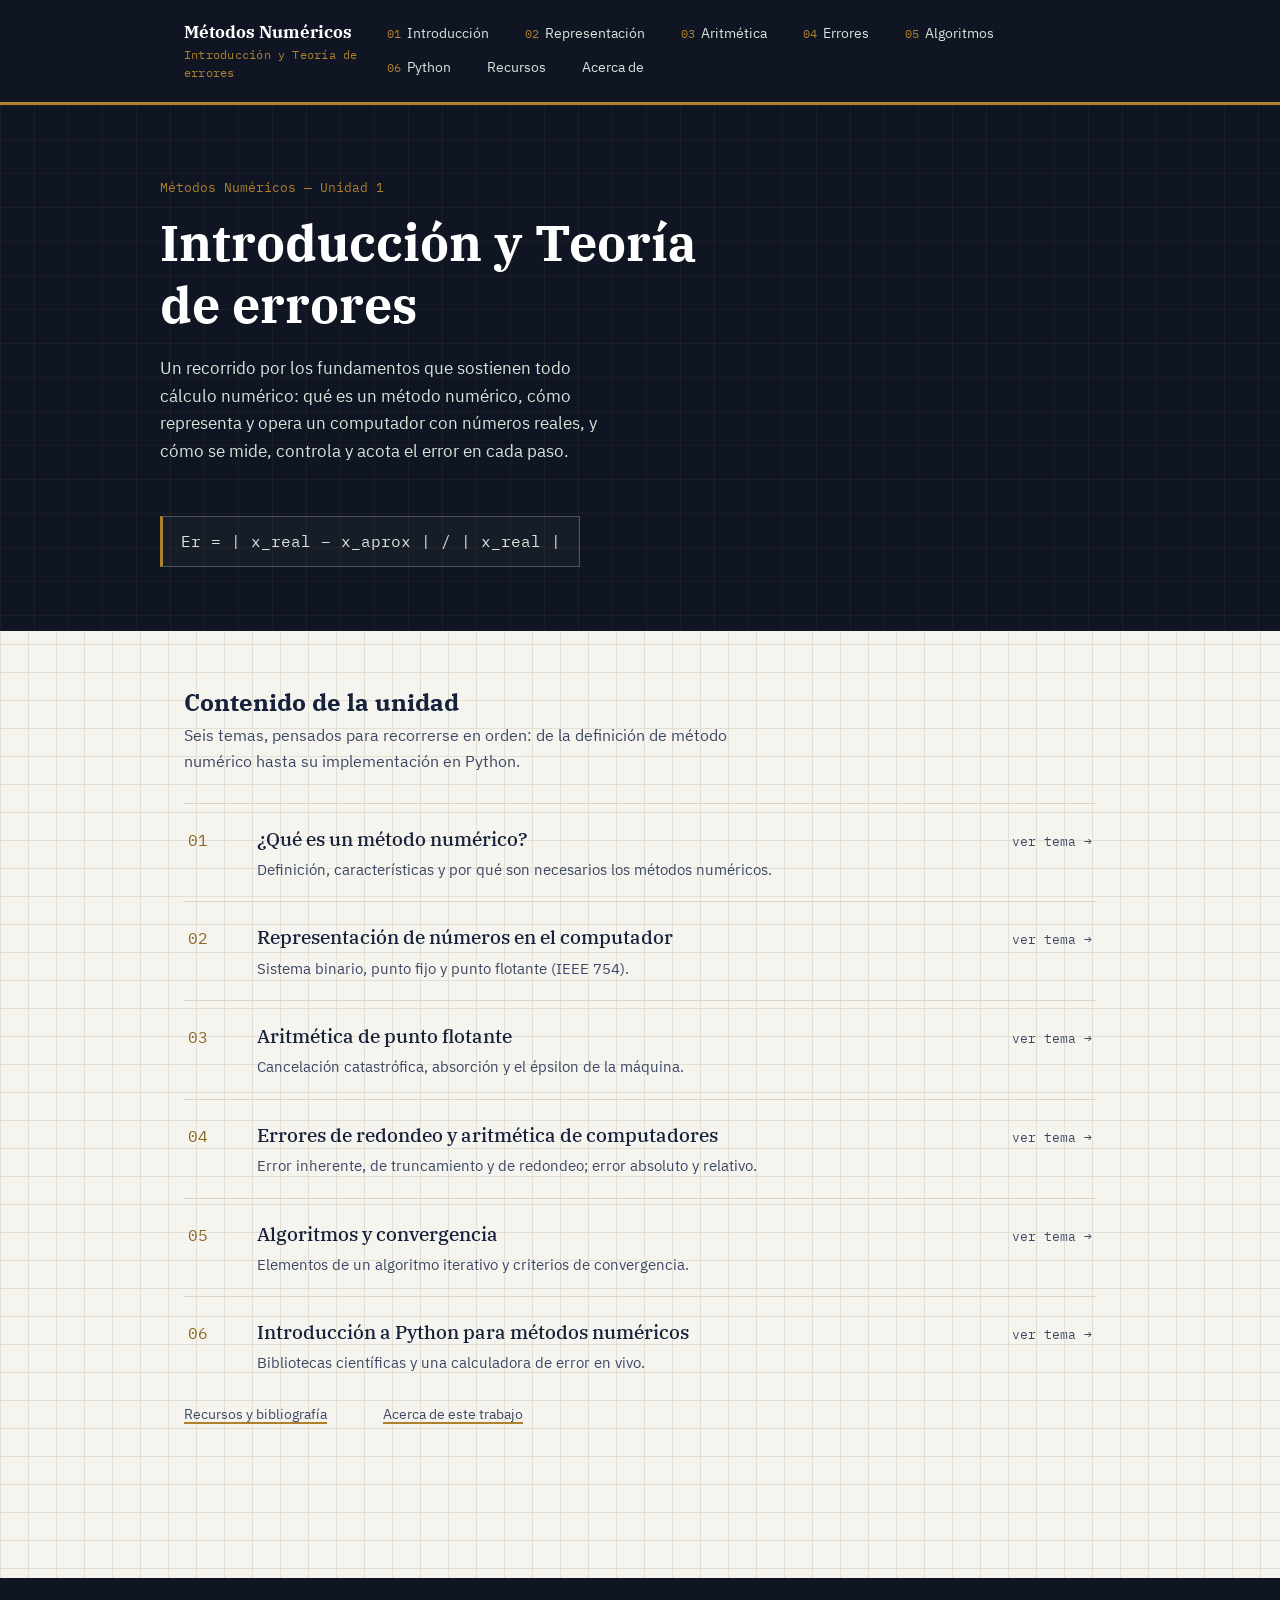
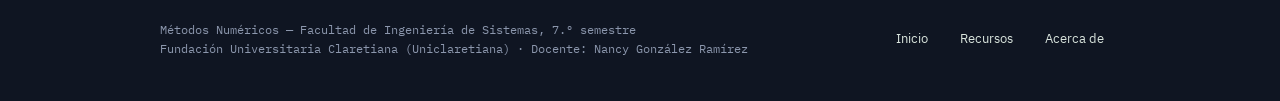
==== index.html @ f36b6376 "Parte_#1" ====
<!DOCTYPE html>
<html lang="es">
<head>
<meta charset="UTF-8">
<meta name="viewport" content="width=device-width, initial-scale=1.0">
<title>Inicio · Métodos Numéricos</title>
<meta name="description" content="Sitio de la unidad Introducción y Teoría de errores, asignatura Métodos Numéricos.">

<link rel="stylesheet" href="assets/css/styles.css">
</head>
<body>
<header class="site-header">
  <div class="header-inner">
    <a class="brand" href="index.html">
      <strong>Métodos Numéricos</strong>
      <span>Introducción y Teoría de errores</span>
    </a>
    <button class="nav-toggle" aria-expanded="false" aria-label="Abrir menú">Menú ≡</button>
    <nav class="main-nav">
      <a href="introduccion/index.html" class=""><span class="num">01</span>Introducción</a>
      <a href="representacion-numeros/index.html" class=""><span class="num">02</span>Representación</a>
      <a href="aritmetica-punto-flotante/index.html" class=""><span class="num">03</span>Aritmética</a>
      <a href="errores-redondeo/index.html" class=""><span class="num">04</span>Errores</a>
      <a href="algoritmos-convergencia/index.html" class=""><span class="num">05</span>Algoritmos</a>
      <a href="python-metodos-numericos/index.html" class=""><span class="num">06</span>Python</a>
      <a href="recursos/index.html" class="">Recursos</a>
      <a href="acerca-de/index.html" class="">Acerca de</a>
    </nav>
  </div>
</header>

<section class="hero">
  <div class="hero-inner">
    <p class="eyebrow">Métodos Numéricos — Unidad 1</p>
    <h1>Introducción y Teoría de errores</h1>
    <p class="lead">Un recorrido por los fundamentos que sostienen todo cálculo numérico: qué es un método numérico, cómo representa y opera un computador con números reales, y cómo se mide, controla y acota el error en cada paso.</p>
    <div class="formula">Er = | x_real − x_aprox | / | x_real |</div>
  </div>
</section>

<section class="topic-index">
  <h2>Contenido de la unidad</h2>
  <p class="section-note">Seis temas, pensados para recorrerse en orden: de la definición de método numérico hasta su implementación en Python.</p>
  <a class="topic-row" href="introduccion/index.html">
      <span class="idx">01</span>
      <span>
        <span class="t-title">¿Qué es un método numérico?</span>
        <span class="t-desc">Definición, características y por qué son necesarios los métodos numéricos.</span>
      </span>
      <span class="go">ver tema →</span>
    </a>
    <a class="topic-row" href="representacion-numeros/index.html">
      <span class="idx">02</span>
      <span>
        <span class="t-title">Representación de números en el computador</span>
        <span class="t-desc">Sistema binario, punto fijo y punto flotante (IEEE 754).</span>
      </span>
      <span class="go">ver tema →</span>
    </a>
    <a class="topic-row" href="aritmetica-punto-flotante/index.html">
      <span class="idx">03</span>
      <span>
        <span class="t-title">Aritmética de punto flotante</span>
        <span class="t-desc">Cancelación catastrófica, absorción y el épsilon de la máquina.</span>
      </span>
      <span class="go">ver tema →</span>
    </a>
    <a class="topic-row" href="errores-redondeo/index.html">
      <span class="idx">04</span>
      <span>
        <span class="t-title">Errores de redondeo y aritmética de computadores</span>
        <span class="t-desc">Error inherente, de truncamiento y de redondeo; error absoluto y relativo.</span>
      </span>
      <span class="go">ver tema →</span>
    </a>
    <a class="topic-row" href="algoritmos-convergencia/index.html">
      <span class="idx">05</span>
      <span>
        <span class="t-title">Algoritmos y convergencia</span>
        <span class="t-desc">Elementos de un algoritmo iterativo y criterios de convergencia.</span>
      </span>
      <span class="go">ver tema →</span>
    </a>
    <a class="topic-row" href="python-metodos-numericos/index.html">
      <span class="idx">06</span>
      <span>
        <span class="t-title">Introducción a Python para métodos numéricos</span>
        <span class="t-desc">Bibliotecas científicas y una calculadora de error en vivo.</span>
      </span>
      <span class="go">ver tema →</span>
    </a>
  <p class="mini-links">
    <a href="recursos/index.html">Recursos y bibliografía</a>
    <a href="acerca-de/index.html">Acerca de este trabajo</a>
  </p>
</section>

<footer class="site-footer">
  <div class="footer-inner">
    <p class="fmeta">Métodos Numéricos — Facultad de Ingeniería de Sistemas, 7.º semestre<br>Fundación Universitaria Claretiana (Uniclaretiana) · Docente: Nancy González Ramírez</p>
    <nav>
      <a href="index.html">Inicio</a>
      <a href="recursos/index.html">Recursos</a>
      <a href="acerca-de/index.html">Acerca de</a>
    </nav>
  </div>
</footer>
<script src="assets/js/main.js"></script>
</body>
</html>
---- assets/css/styles.css ----
/* =========================================================
   Métodos Numéricos — Introducción y Teoría de errores
   Identidad: cuaderno de cálculo científico.
   Serif técnica para titulares, sans para cuerpo, mono para
   código y datos — la trilogía IBM Plex, afín a un producto
   de cómputo científico. Fondo de "papel cuadriculado" sutil,
   acentos de latón (precisión de instrumento) y carmín
   (marca de corrección, ligado a "teoría de errores").
   ========================================================= */

@font-face {
  font-family: "IBM Plex Sans";
  src: url("../fonts/IBMPlexSans-Regular.woff2") format("woff2");
  font-weight: 400; font-style: normal; font-display: swap;
}
@font-face {
  font-family: "IBM Plex Sans";
  src: url("../fonts/IBMPlexSans-Medium.woff2") format("woff2");
  font-weight: 500; font-style: normal; font-display: swap;
}
@font-face {
  font-family: "IBM Plex Sans";
  src: url("../fonts/IBMPlexSans-SemiBold.woff2") format("woff2");
  font-weight: 600; font-style: normal; font-display: swap;
}
@font-face {
  font-family: "IBM Plex Serif";
  src: url("../fonts/IBMPlexSerif-Medium.woff2") format("woff2");
  font-weight: 500; font-style: normal; font-display: swap;
}
@font-face {
  font-family: "IBM Plex Serif";
  src: url("../fonts/IBMPlexSerif-SemiBold.woff2") format("woff2");
  font-weight: 600; font-style: normal; font-display: swap;
}
@font-face {
  font-family: "IBM Plex Serif";
  src: url("../fonts/IBMPlexSerif-Bold.woff2") format("woff2");
  font-weight: 700; font-style: normal; font-display: swap;
}
@font-face {
  font-family: "IBM Plex Mono";
  src: url("../fonts/IBMPlexMono-Regular.woff2") format("woff2");
  font-weight: 400; font-style: normal; font-display: swap;
}
@font-face {
  font-family: "IBM Plex Mono";
  src: url("../fonts/IBMPlexMono-Medium.woff2") format("woff2");
  font-weight: 500; font-style: normal; font-display: swap;
}

:root {
  --ink: #16213B;          /* azul tinta, casi negro pero claramente azul */
  --ink-soft: #3B4763;
  --paper: #F5F4EF;        /* papel claro, neutro-cálido */
  --paper-line: #E2E0D4;   /* líneas de la cuadrícula */
  --panel: #0F1522;        /* panel oscuro para código / hero */
  --panel-text: #D9E4DD;
  --brass: #B0812C;        /* acento de precisión / instrumento */
  --brass-deep: #8C6520;
  --crimson: #A83B32;      /* marca de corrección — teoría de errores */
  --line: #D8D5C6;
  --max: 42rem;
  --wide: 60rem;
}

* { box-sizing: border-box; }

html {
  scroll-behavior: smooth;
}

@media (prefers-reduced-motion: reduce) {
  html { scroll-behavior: auto; }
  * { animation-duration: 0.001ms !important; transition-duration: 0.001ms !important; }
}

body {
  margin: 0;
  background: var(--paper);
  background-image:
    linear-gradient(var(--paper-line) 1px, transparent 1px),
    linear-gradient(90deg, var(--paper-line) 1px, transparent 1px);
  background-size: 28px 28px;
  color: var(--ink);
  font-family: "IBM Plex Sans", -apple-system, sans-serif;
  font-size: 16px;
  line-height: 1.6;
  -webkit-font-smoothing: antialiased;
}

h1, h2, h3 {
  font-family: "IBM Plex Serif", Georgia, serif;
  color: var(--ink);
  line-height: 1.25;
  margin: 0;
}

code, pre, .mono {
  font-family: "IBM Plex Mono", "SFMono-Regular", Consolas, monospace;
}

a {
  color: var(--ink);
  text-decoration-color: var(--brass);
  text-decoration-thickness: 1.5px;
  text-underline-offset: 3px;
}
a:hover { color: var(--brass-deep); }

a:focus-visible, button:focus-visible {
  outline: 2px solid var(--brass-deep);
  outline-offset: 3px;
}

img { max-width: 100%; display: block; }

/* ---------- Encabezado / navegación ---------- */

.site-header {
  background: var(--panel);
  color: var(--panel-text);
  border-bottom: 3px solid var(--brass);
}

.header-inner {
  max-width: var(--wide);
  margin: 0 auto;
  padding: 18px 24px;
  display: flex;
  align-items: center;
  justify-content: space-between;
  gap: 24px;
}

.brand {
  display: flex;
  flex-direction: column;
  color: var(--panel-text);
  text-decoration: none;
}
.brand:hover { color: #fff; }
.brand strong {
  font-family: "IBM Plex Serif", serif;
  font-size: 1.05rem;
  color: #fff;
}
.brand span {
  font-family: "IBM Plex Mono", monospace;
  font-size: 0.72rem;
  color: var(--brass);
  letter-spacing: 0.02em;
}

nav.main-nav {
  display: flex;
  flex-wrap: wrap;
  gap: 2px 18px;
}
nav.main-nav a {
  color: var(--panel-text);
  text-decoration: none;
  font-size: 0.86rem;
  padding: 4px 0;
  margin-right: 18px;
  border-bottom: 2px solid transparent;
}
nav.main-nav a .num {
  font-family: "IBM Plex Mono", monospace;
  color: var(--brass);
  margin-right: 6px;
  font-size: 0.78rem;
}
nav.main-nav a:hover { color: #fff; }
nav.main-nav a.active {
  color: #fff;
  border-bottom-color: var(--brass);
}

.nav-toggle {
  display: none;
  background: none;
  border: 1px solid var(--brass);
  color: var(--panel-text);
  padding: 6px 10px;
  font-family: "IBM Plex Mono", monospace;
  font-size: 0.8rem;
}

/* ---------- Hero (solo Inicio) ---------- */

.hero {
  background: var(--panel);
  color: var(--panel-text);
  background-image:
    linear-gradient(rgba(176,129,44,0.08) 1px, transparent 1px),
    linear-gradient(90deg, rgba(176,129,44,0.08) 1px, transparent 1px);
  background-size: 34px 34px;
  padding: 72px 24px 64px;
}
.hero-inner {
  max-width: var(--wide);
  margin: 0 auto;
}
.hero .eyebrow {
  font-family: "IBM Plex Mono", monospace;
  color: var(--brass);
  font-size: 0.82rem;
  margin: 0 0 14px;
}
.hero h1 {
  font-size: clamp(2.1rem, 4.5vw, 3.1rem);
  color: #fff;
  max-width: 18ch;
  animation: rise 0.7s ease-out both;
}
.hero p.lead {
  max-width: 46ch;
  font-size: 1.08rem;
  color: var(--panel-text);
  margin-top: 18px;
}
.hero .formula {
  margin-top: 34px;
  display: inline-block;
  font-family: "IBM Plex Mono", monospace;
  font-size: 1rem;
  color: var(--panel-text);
  border: 1px solid rgba(217,228,221,0.28);
  border-left: 3px solid var(--brass);
  padding: 12px 18px;
  background: rgba(255,255,255,0.03);
}

@keyframes rise {
  from { opacity: 0; transform: translateY(10px); }
  to { opacity: 1; transform: translateY(0); }
}

/* ---------- Índice de temas (Inicio) ---------- */

.topic-index {
  max-width: var(--wide);
  margin: 0 auto;
  padding: 56px 24px 72px;
}
.topic-index h2 {
  font-size: 1.5rem;
  margin-bottom: 6px;
}
.topic-index .section-note {
  color: var(--ink-soft);
  max-width: 60ch;
  margin: 0 0 28px;
}
.topic-row {
  display: grid;
  grid-template-columns: 3.2rem 1fr auto;
  align-items: baseline;
  gap: 18px;
  padding: 20px 4px;
  border-top: 1px solid var(--line);
  text-decoration: none;
  color: var(--ink);
}
.topic-row:last-child { border-bottom: 1px solid var(--line); }
.topic-row .idx {
  font-family: "IBM Plex Mono", monospace;
  color: var(--brass-deep);
  font-size: 1rem;
}
.topic-row .t-title {
  font-family: "IBM Plex Serif", serif;
  font-size: 1.18rem;
}
.topic-row .t-desc {
  display: block;
  font-family: "IBM Plex Sans", sans-serif;
  font-size: 0.92rem;
  color: var(--ink-soft);
  margin-top: 4px;
}
.topic-row .go {
  font-family: "IBM Plex Mono", monospace;
  font-size: 0.82rem;
  color: var(--ink-soft);
  white-space: nowrap;
}
.topic-row:hover { background: rgba(176,129,44,0.06); }
.topic-row:hover .t-title { color: var(--brass-deep); }

.mini-links {
  display: flex;
  gap: 28px;
  margin-top: 8px;
  flex-wrap: wrap;
}
.mini-links a {
  font-size: 0.88rem;
  color: var(--ink-soft);
  margin-right: 28px;
}

/* ---------- Contenido de página de tema ---------- */

.page-head {
  max-width: var(--max);
  margin: 0 auto;
  padding: 48px 24px 8px;
}
.page-head .kicker {
  font-family: "IBM Plex Mono", monospace;
  color: var(--brass-deep);
  font-size: 0.85rem;
  margin: 0 0 8px;
}
.page-head h1 {
  font-size: clamp(1.7rem, 3.4vw, 2.3rem);
}
.page-head .dek {
  color: var(--ink-soft);
  margin-top: 12px;
  font-size: 1.02rem;
  max-width: 58ch;
}

.toc {
  max-width: var(--max);
  margin: 26px auto 0;
  padding: 16px 24px;
}
.toc-label {
  font-family: "IBM Plex Mono", monospace;
  font-size: 0.78rem;
  color: var(--ink-soft);
  margin: 0 0 8px;
}
.toc ol {
  margin: 0;
  padding-left: 1.1em;
  display: grid;
  gap: 4px;
}
.toc a { font-size: 0.94rem; }

article.content {
  max-width: var(--max);
  margin: 0 auto;
  padding: 20px 24px 20px;
}
article.content h2 {
  font-size: 1.35rem;
  margin-top: 2.4em;
  padding-top: 0.6em;
  border-top: 1px solid var(--line);
}
article.content h2:first-child { margin-top: 0; border-top: none; padding-top: 0; }
article.content p {
  margin: 1em 0;
  color: var(--ink);
}
article.content ul, article.content ol.decimal {
  margin: 1em 0;
  padding-left: 1.3em;
}
article.content li { margin: 0.4em 0; }

.callout {
  margin: 1.6em 0;
  padding: 16px 20px;
  background: #EFEADA;
  border-left: 3px solid var(--brass);
}
.callout.error { border-left-color: var(--crimson); background: #F1E4E1; }
.callout p.label {
  font-family: "IBM Plex Serif", serif;
  font-style: italic;
  font-weight: 600;
  margin: 0 0 6px;
  color: var(--brass-deep);
}
.callout.error p.label { color: var(--crimson); }
.callout p:last-child { margin-bottom: 0; }

pre.code {
  margin: 1.4em 0;
  background: var(--panel);
  color: var(--panel-text);
  padding: 18px 20px;
  overflow-x: auto;
  border-left: 3px solid var(--brass);
  font-size: 0.88rem;
  line-height: 1.65;
}
pre.code .c { color: #7C8B9A; }         /* comentario */
pre.code .s { color: #C7A76C; }         /* string */
pre.code .k { color: #7FB2A6; }         /* keyword */
pre.code .n { color: #D9E4DD; }

.formula-block {
  margin: 1.4em 0;
  padding: 14px 20px;
  background: #fff;
  border: 1px solid var(--line);
  font-family: "IBM Plex Mono", monospace;
  font-size: 0.95rem;
}

table.data {
  width: 100%;
  border-collapse: collapse;
  margin: 1.4em 0;
  font-size: 0.92rem;
}
table.data th, table.data td {
  text-align: left;
  padding: 9px 12px;
  border-bottom: 1px solid var(--line);
}
table.data th {
  font-family: "IBM Plex Mono", monospace;
  font-weight: 500;
  font-size: 0.78rem;
  color: var(--ink-soft);
  border-bottom: 2px solid var(--ink);
}

/* ---------- Calculadora interactiva (Python) ---------- */

.calc {
  margin: 1.6em 0;
  border: 1px solid var(--line);
  background: #fff;
}
.calc-head {
  padding: 12px 18px;
  background: var(--ink);
  color: #fff;
  font-family: "IBM Plex Mono", monospace;
  font-size: 0.8rem;
}
.calc-body {
  padding: 18px;
  display: grid;
  gap: 12px;
}
.calc-row {
  display: grid;
  grid-template-columns: 1fr 1fr;
  gap: 12px;
}
.calc label {
  display: block;
  font-size: 0.8rem;
  color: var(--ink-soft);
  margin-bottom: 4px;
  font-family: "IBM Plex Mono", monospace;
}
.calc input {
  width: 100%;
  padding: 8px 10px;
  border: 1px solid var(--line);
  background: var(--paper);
  font-family: "IBM Plex Mono", monospace;
  font-size: 0.95rem;
  color: var(--ink);
}
.calc input:focus-visible { outline: 2px solid var(--brass-deep); }
.calc button {
  justify-self: start;
  padding: 9px 18px;
  background: var(--brass);
  border: none;
  color: var(--panel);
  font-family: "IBM Plex Sans", sans-serif;
  font-weight: 600;
  font-size: 0.9rem;
  cursor: pointer;
}
.calc button:hover { background: var(--brass-deep); color: #fff; }
.calc-result {
  font-family: "IBM Plex Mono", monospace;
  font-size: 0.92rem;
  padding: 12px 14px;
  background: var(--paper);
  border: 1px dashed var(--line);
  min-height: 1.4em;
}
.calc-result .v { color: var(--brass-deep); font-weight: 600; }

/* ---------- Navegación entre temas ---------- */

.page-nav {
  max-width: var(--max);
  margin: 40px auto 0;
  padding: 24px 24px 0;
  border-top: 1px solid var(--line);
  display: flex;
  justify-content: space-between;
  gap: 16px;
}
.page-nav a {
  text-decoration: none;
  max-width: 46%;
}
.page-nav .dir {
  display: block;
  font-family: "IBM Plex Mono", monospace;
  font-size: 0.74rem;
  color: var(--ink-soft);
}
.page-nav .ttl {
  font-family: "IBM Plex Serif", serif;
  font-size: 1.02rem;
}
.page-nav .next { text-align: right; }

/* ---------- Listas simples (Recursos) ---------- */

.simple-list {
  max-width: var(--max);
  margin: 0 auto;
  padding: 8px 24px 40px;
}
.simple-list .entry {
  padding: 16px 0;
  border-top: 1px solid var(--line);
}
.simple-list .entry:last-child { border-bottom: 1px solid var(--line); }
.simple-list .entry h3 {
  font-size: 1.02rem;
  margin-bottom: 4px;
}
.simple-list .entry p { margin: 0; color: var(--ink-soft); font-size: 0.94rem; }

.info-grid {
  max-width: var(--max);
  margin: 0 auto;
  padding: 8px 24px 48px;
  display: grid;
  gap: 22px;
}
.info-grid .row {
  display: grid;
  grid-template-columns: 11rem 1fr;
  gap: 16px;
  padding: 14px 0;
  border-top: 1px solid var(--line);
}
.info-grid .row:last-child { border-bottom: 1px solid var(--line); }
.info-grid dt {
  font-family: "IBM Plex Mono", monospace;
  font-size: 0.8rem;
  color: var(--ink-soft);
}
.info-grid dd { margin: 0; }

/* ---------- Pie de página ---------- */

footer.site-footer {
  background: var(--panel);
  color: var(--panel-text);
  margin-top: 64px;
  padding: 30px 24px;
}
.footer-inner {
  max-width: var(--wide);
  margin: 0 auto;
  display: flex;
  justify-content: space-between;
  flex-wrap: wrap;
  gap: 16px;
  align-items: center;
}
.footer-inner .fmeta {
  font-family: "IBM Plex Mono", monospace;
  font-size: 0.76rem;
  color: #8C97AD;
}
.footer-inner nav {
  display: flex;
  gap: 16px;
  flex-wrap: wrap;
}
.footer-inner nav a {
  color: var(--panel-text);
  font-size: 0.84rem;
  text-decoration: none;
  margin-right: 16px;
}
.footer-inner nav a:hover { color: var(--brass); }

/* ---------- Responsive ---------- */

@media (max-width: 760px) {
  .header-inner { flex-wrap: wrap; }
  nav.main-nav {
    display: none;
    width: 100%;
    flex-direction: column;
    gap: 10px;
    padding-top: 14px;
    border-top: 1px solid rgba(217,228,221,0.2);
  }
  nav.main-nav.open { display: flex; }
  .nav-toggle { display: block; }
  .topic-row { grid-template-columns: 2.2rem 1fr; }
  .topic-row .go { display: none; }
  .calc-row { grid-template-columns: 1fr; }
  .info-grid .row { grid-template-columns: 1fr; gap: 4px; }
  .page-nav { flex-direction: column; }
  .page-nav a { max-width: 100%; }
  .page-nav .next { text-align: left; }
}
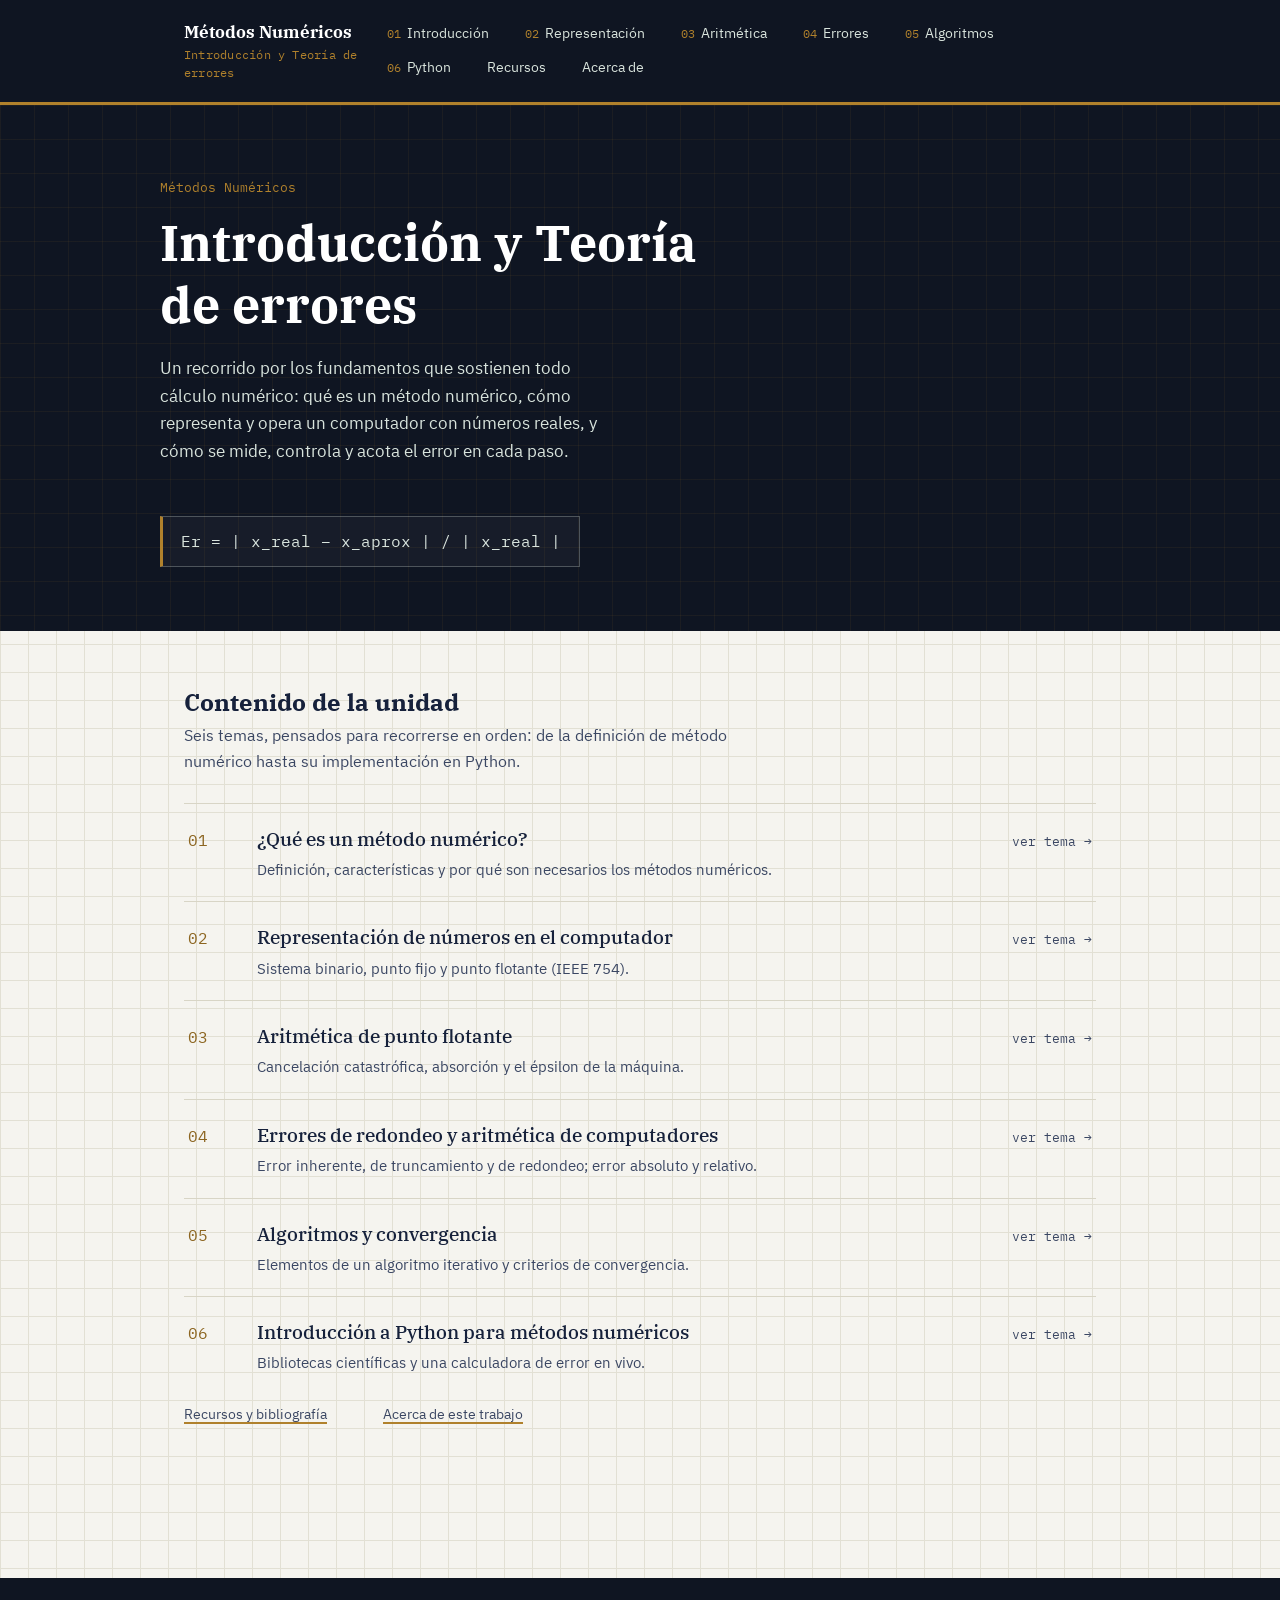
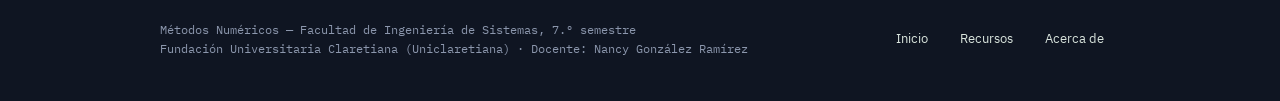
==== commit fe268808: "Parte_#2" ====
--- a/index.html
+++ b/index.html
@@ -31,7 +31,7 @@
 
 <section class="hero">
   <div class="hero-inner">
-    <p class="eyebrow">Métodos Numéricos — Unidad 1</p>
+    <p class="eyebrow">Métodos Numéricos</p>
     <h1>Introducción y Teoría de errores</h1>
     <p class="lead">Un recorrido por los fundamentos que sostienen todo cálculo numérico: qué es un método numérico, cómo representa y opera un computador con números reales, y cómo se mide, controla y acota el error en cada paso.</p>
     <div class="formula">Er = | x_real − x_aprox | / | x_real |</div>
